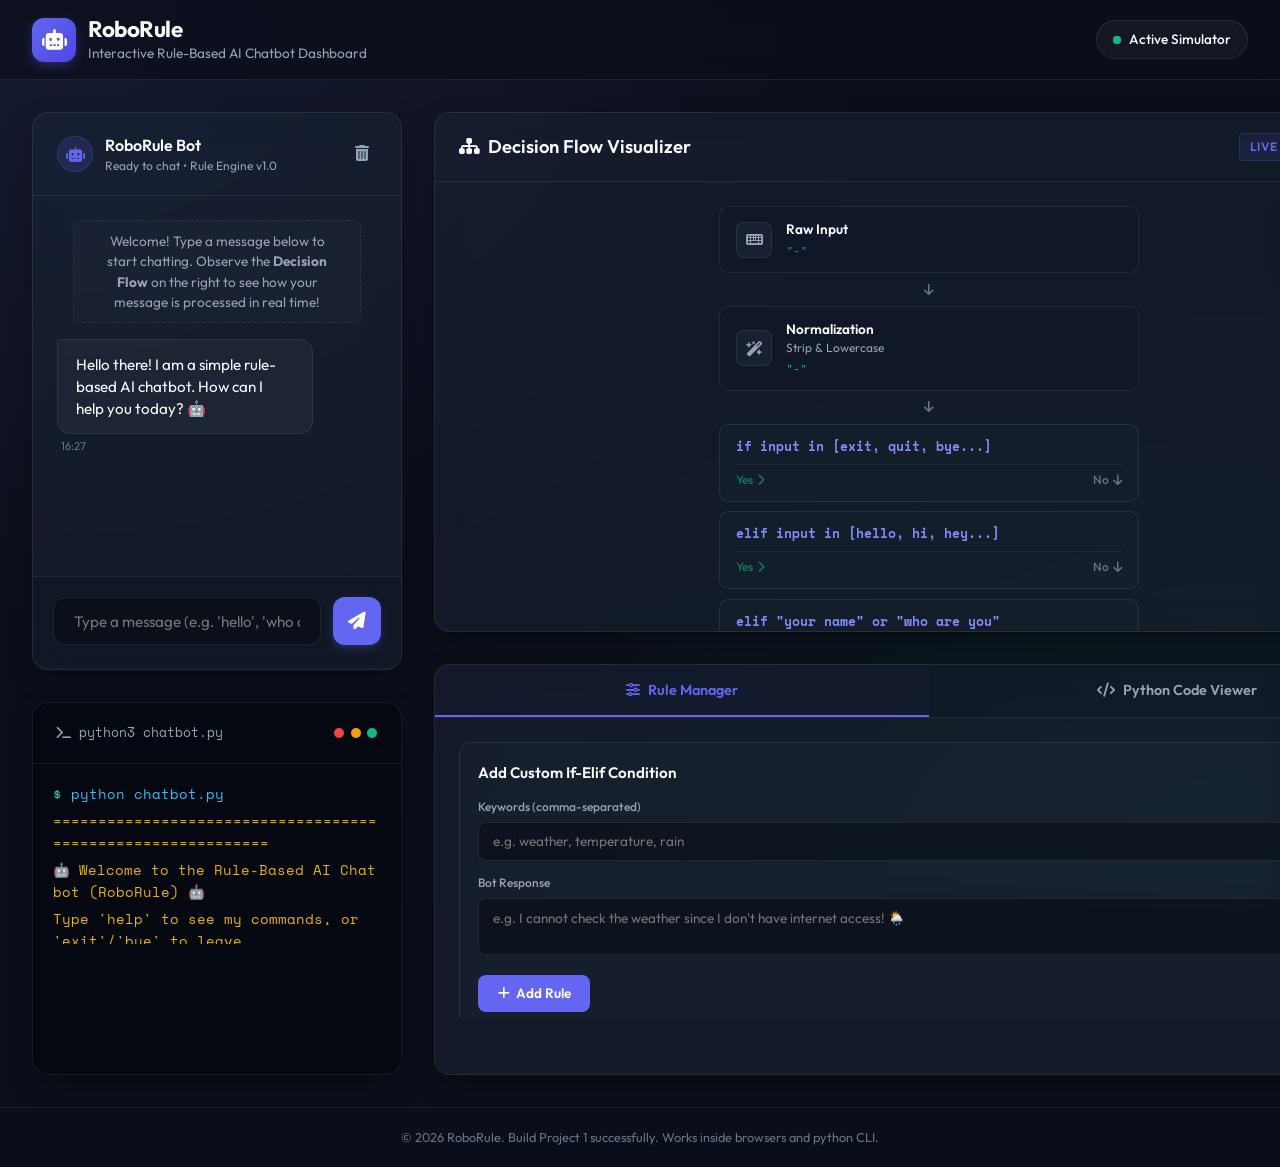
==== index.html @ 93ed4559 "Initial commit: Rule-Based AI Chatbot" ====
<!DOCTYPE html>
<html lang="en">
<head>
    <meta charset="UTF-8">
    <meta name="viewport" content="width=device-width, initial-scale=1.0">
    <title>RoboRule - Rule-Based AI Chatbot Simulator</title>
    <!-- Google Fonts: Outfit & Space Mono -->
    <link rel="preconnect" href="https://fonts.googleapis.com">
    <link rel="preconnect" href="https://fonts.gstatic.com" crossorigin>
    <link href="https://fonts.googleapis.com/css2?family=Outfit:wght@300;400;500;600;700;800&family=Space+Mono:ital,wght@0,400;0,700;1,400;1,700&display=swap" rel="stylesheet">
    <!-- FontAwesome for Premium Icons -->
    <link rel="stylesheet" href="https://cdnjs.cloudflare.com/ajax/libs/font-awesome/6.4.0/css/all.min.css">
    <!-- Main Stylesheet -->
    <link rel="stylesheet" href="styles.css">
</head>
<body>
    <header class="app-header">
        <div class="header-container">
            <div class="brand">
                <div class="brand-icon">
                    <i class="fa-solid fa-robot"></i>
                </div>
                <div>
                    <h1>RoboRule</h1>
                    <p class="tagline">Interactive Rule-Based AI Chatbot Dashboard</p>
                </div>
            </div>
            <div class="status-indicator">
                <span class="pulse-dot"></span>
                <span>Active Simulator</span>
            </div>
        </div>
    </header>

    <main class="dashboard-grid">
        <!-- LEFT COLUMN: Chat Interface and CLI Simulation -->
        <section class="left-panel">
            <!-- 1. Interactive Chat Simulator -->
            <div class="card chat-card">
                <div class="card-header">
                    <div class="user-info">
                        <div class="avatar">
                            <i class="fa-solid fa-robot"></i>
                        </div>
                        <div>
                            <h2>RoboRule Bot</h2>
                            <p class="status-text">Ready to chat • Rule Engine v1.0</p>
                        </div>
                    </div>
                    <div class="card-actions">
                        <button id="clear-chat-btn" title="Clear chat history">
                            <i class="fa-solid fa-trash-can"></i>
                        </button>
                    </div>
                </div>
                
                <div class="chat-history" id="chat-history">
                    <div class="message system-message">
                        <p>Welcome! Type a message below to start chatting. Observe the <strong>Decision Flow</strong> on the right to see how your message is processed in real time!</p>
                    </div>
                    <div class="message bot-message">
                        <div class="message-content">
                            Hello there! I am a simple rule-based AI chatbot. How can I help you today? 🤖
                        </div>
                        <div class="message-time">16:27</div>
                    </div>
                </div>

                <div class="chat-input-area">
                    <form id="chat-form">
                        <input type="text" id="chat-input" placeholder="Type a message (e.g. 'hello', 'who are you', 'help')..." autocomplete="off" required>
                        <button type="submit" id="send-btn">
                            <i class="fa-solid fa-paper-plane"></i>
                        </button>
                    </form>
                </div>
            </div>

            <!-- 2. Terminal Emulator -->
            <div class="card terminal-card">
                <div class="card-header">
                    <div class="terminal-title">
                        <i class="fa-solid fa-terminal"></i>
                        <span>python3 chatbot.py</span>
                    </div>
                    <div class="terminal-controls">
                        <span class="control-dot red"></span>
                        <span class="control-dot yellow"></span>
                        <span class="control-dot green"></span>
                    </div>
                </div>
                <div class="terminal-body" id="terminal-body">
                    <div class="terminal-line"><span class="prompt">$</span> python chatbot.py</div>
                    <div class="terminal-line text-yellow">============================================================</div>
                    <div class="terminal-line text-yellow">🤖 Welcome to the Rule-Based AI Chatbot (RoboRule) 🤖</div>
                    <div class="terminal-line text-yellow">Type 'help' to see my commands, or 'exit'/'bye' to leave.</div>
                    <div class="terminal-line text-yellow">============================================================</div>
                    <div class="terminal-line"><span class="prompt">You:</span> hello</div>
                    <div class="terminal-line"><span class="prompt">Bot:</span> Hello there! I am a simple rule-based AI chatbot. How can I help you today? 🤖</div>
                </div>
            </div>
        </section>

        <!-- RIGHT COLUMN: Decision Tree and Code Viewer -->
        <section class="right-panel">
            <!-- 3. Decision Logic Flow Visualizer -->
            <div class="card flow-card">
                <div class="card-header">
                    <h2><i class="fa-solid fa-sitemap"></i> Decision Flow Visualizer</h2>
                    <span class="badge">Live Execution Path</span>
                </div>
                <div class="flow-container">
                    <div class="flow-tree" id="flow-tree">
                        <!-- Node 1: Input -->
                        <div class="flow-node node-start" id="node-start">
                            <div class="node-icon"><i class="fa-solid fa-keyboard"></i></div>
                            <div class="node-content">
                                <div class="node-title">Raw Input</div>
                                <div class="node-value" id="val-raw">"-"</div>
                            </div>
                        </div>

                        <div class="flow-arrow"><i class="fa-solid fa-arrow-down"></i></div>

                        <!-- Node 2: Normalize -->
                        <div class="flow-node node-process" id="node-normalize">
                            <div class="node-icon"><i class="fa-solid fa-wand-magic-sparkles"></i></div>
                            <div class="node-content">
                                <div class="node-title">Normalization</div>
                                <div class="node-desc">Strip & Lowercase</div>
                                <div class="node-value text-green" id="val-normalized">"-"</div>
                            </div>
                        </div>

                        <div class="flow-arrow"><i class="fa-solid fa-arrow-down"></i></div>

                        <!-- Condition Chain Container -->
                        <div class="decision-chain">
                            <!-- Node 3: Exit Rule -->
                            <div class="flow-node node-decision" id="node-dec-exit">
                                <div class="node-condition">if input in [exit, quit, bye...]</div>
                                <div class="decision-branches">
                                    <div class="branch branch-yes">Yes <i class="fa-solid fa-chevron-right"></i></div>
                                    <div class="branch branch-no">No <i class="fa-solid fa-arrow-down"></i></div>
                                </div>
                            </div>

                            <!-- Node 4: Greeting Rule -->
                            <div class="flow-node node-decision" id="node-dec-greeting">
                                <div class="node-condition">elif input in [hello, hi, hey...]</div>
                                <div class="decision-branches">
                                    <div class="branch branch-yes">Yes <i class="fa-solid fa-chevron-right"></i></div>
                                    <div class="branch branch-no">No <i class="fa-solid fa-arrow-down"></i></div>
                                </div>
                            </div>

                            <!-- Node 5: Identity Rule -->
                            <div class="flow-node node-decision" id="node-dec-identity">
                                <div class="node-condition">elif "your name" or "who are you"</div>
                                <div class="decision-branches">
                                    <div class="branch branch-yes">Yes <i class="fa-solid fa-chevron-right"></i></div>
                                    <div class="branch branch-no">No <i class="fa-solid fa-arrow-down"></i></div>
                                </div>
                            </div>

                            <!-- Node 6: State Rule -->
                            <div class="flow-node node-decision" id="node-dec-state">
                                <div class="node-condition">elif "how are you" or "how is it going"</div>
                                <div class="decision-branches">
                                    <div class="branch branch-yes">Yes <i class="fa-solid fa-chevron-right"></i></div>
                                    <div class="branch branch-no">No <i class="fa-solid fa-arrow-down"></i></div>
                                </div>
                            </div>

                            <!-- Node 7: Help Rule -->
                            <div class="flow-node node-decision" id="node-dec-help">
                                <div class="node-condition">elif input in [help, what can you do...]</div>
                                <div class="decision-branches">
                                    <div class="branch branch-yes">Yes <i class="fa-solid fa-chevron-right"></i></div>
                                    <div class="branch branch-no">No <i class="fa-solid fa-arrow-down"></i></div>
                                </div>
                            </div>

                            <!-- Node 8: Custom Rules (Dynamic) -->
                            <div class="flow-node node-decision" id="node-dec-custom" style="display: none;">
                                <div class="node-condition" id="custom-condition-text">elif matches custom rules...</div>
                                <div class="decision-branches">
                                    <div class="branch branch-yes">Yes <i class="fa-solid fa-chevron-right"></i></div>
                                    <div class="branch branch-no">No <i class="fa-solid fa-arrow-down"></i></div>
                                </div>
                            </div>

                            <!-- Node 9: Fallback (else) -->
                            <div class="flow-node node-fallback" id="node-fallback">
                                <div class="node-condition text-red">else (No rules matched)</div>
                            </div>
                        </div>

                        <!-- Side Results container for matching nodes -->
                        <div class="match-indicator" id="match-indicator">
                            <div class="match-text">Match Found:</div>
                            <div class="match-value" id="match-node-val">None</div>
                        </div>
                    </div>
                </div>
            </div>

            <!-- 4. Dynamic Code View & Custom Rules Manager -->
            <div class="card control-card">
                <div class="tabs-header">
                    <button class="tab-btn active" data-tab="rules-tab"><i class="fa-solid fa-sliders"></i> Rule Manager</button>
                    <button class="tab-btn" data-tab="code-tab"><i class="fa-solid fa-code"></i> Python Code Viewer</button>
                </div>
                
                <div class="tab-content" id="rules-tab">
                    <div class="rules-manager">
                        <div class="add-rule-form">
                            <h3>Add Custom If-Elif Condition</h3>
                            <div class="input-group">
                                <label for="rule-keywords">Keywords (comma-separated)</label>
                                <input type="text" id="rule-keywords" placeholder="e.g. weather, temperature, rain">
                            </div>
                            <div class="input-group">
                                <label for="rule-response">Bot Response</label>
                                <textarea id="rule-response" placeholder="e.g. I cannot check the weather since I don't have internet access! 🌦️" rows="2"></textarea>
                            </div>
                            <button type="button" class="btn-primary" id="add-rule-btn">
                                <i class="fa-solid fa-plus"></i> Add Rule
                            </button>
                        </div>

                        <div class="rules-list-container">
                            <h3>Active System Rules</h3>
                            <div class="rules-list" id="rules-list">
                                <!-- Rules will be rendered here dynamically -->
                            </div>
                        </div>
                    </div>
                </div>

                <div class="tab-content hidden" id="code-tab">
                    <div class="code-viewer-header">
                        <span>chatbot.py (Dynamic)</span>
                        <button id="copy-code-btn" class="btn-icon" title="Copy code">
                            <i class="fa-regular fa-copy"></i>
                        </button>
                    </div>
                    <pre class="code-block"><code id="python-code-content"># Loading python code...</code></pre>
                </div>
            </div>
        </section>
    </main>

    <footer class="app-footer">
        <p>&copy; 2026 RoboRule. Build Project 1 successfully. Works inside browsers and python CLI.</p>
    </footer>

    <!-- App Logic Script -->
    <script src="app.js"></script>
</body>
</html>
---- styles.css ----
/* ==========================================================================
   RoboRule - CSS Styling Sheet
   Aesthetics: Rich dark mode, glassmorphism, glowing micro-animations
   ========================================================================== */

/* --- CSS Variables & Design Tokens --- */
:root {
    --bg-primary: #0b0f19;
    --bg-secondary: #131926;
    --bg-card: rgba(30, 41, 59, 0.45);
    --border-color: rgba(255, 255, 255, 0.08);
    --border-focus: rgba(99, 102, 241, 0.5);
    
    --text-primary: #f8fafc;
    --text-muted: #94a3b8;
    --text-dark: #64748b;
    
    --color-primary: #6366f1; /* Indigo */
    --color-primary-glow: rgba(99, 102, 241, 0.15);
    --color-success: #10b981; /* Emerald */
    --color-success-glow: rgba(16, 185, 129, 0.2);
    --color-warning: #f59e0b; /* Amber */
    --color-danger: #ef4444; /* Rose */
    --color-terminal-bg: #050811;
    
    --font-sans: 'Outfit', -apple-system, BlinkMacSystemFont, "Segoe UI", Roboto, sans-serif;
    --font-mono: 'Space Mono', monospace;
    
    --transition-fast: 0.2s ease;
    --transition-smooth: 0.35s cubic-bezier(0.4, 0, 0.2, 1);
    
    --card-shadow: 0 10px 30px -10px rgba(0, 0, 0, 0.5);
    --glow-shadow: 0 0 15px rgba(99, 102, 241, 0.4);
    --success-glow-shadow: 0 0 15px rgba(16, 185, 129, 0.4);
}

/* --- Base Reset & Setup --- */
* {
    margin: 0;
    padding: 0;
    box-sizing: border-box;
}

body {
    background-color: var(--bg-primary);
    background-image: 
        radial-gradient(at 0% 0%, rgba(99, 102, 241, 0.12) 0px, transparent 50%),
        radial-gradient(at 100% 100%, rgba(16, 185, 129, 0.08) 0px, transparent 50%);
    background-attachment: fixed;
    color: var(--text-primary);
    font-family: var(--font-sans);
    font-size: 16px;
    line-height: 1.5;
    min-height: 100vh;
    display: flex;
    flex-direction: column;
}

/* --- Layout Elements --- */
.app-header {
    background: rgba(11, 15, 25, 0.7);
    backdrop-filter: blur(12px);
    border-bottom: 1px solid var(--border-color);
    position: sticky;
    top: 0;
    z-index: 100;
}

.header-container {
    max-width: 1400px;
    margin: 0 auto;
    padding: 1rem 2rem;
    display: flex;
    justify-content: space-between;
    align-items: center;
}

.brand {
    display: flex;
    align-items: center;
    gap: 0.75rem;
}

.brand-icon {
    width: 2.75rem;
    height: 2.75rem;
    background: linear-gradient(135deg, var(--color-primary), #4f46e5);
    border-radius: 0.75rem;
    display: flex;
    align-items: center;
    justify-content: center;
    color: white;
    font-size: 1.25rem;
    box-shadow: 0 4px 12px rgba(99, 102, 241, 0.3);
}

.brand h1 {
    font-size: 1.4rem;
    font-weight: 700;
    letter-spacing: -0.02em;
    line-height: 1.2;
}

.tagline {
    font-size: 0.85rem;
    color: var(--text-muted);
}

.status-indicator {
    display: flex;
    align-items: center;
    gap: 0.5rem;
    background: rgba(255, 255, 255, 0.04);
    border: 1px solid var(--border-color);
    padding: 0.5rem 1rem;
    border-radius: 50px;
    font-size: 0.85rem;
    font-weight: 500;
}

.pulse-dot {
    width: 8px;
    height: 8px;
    background-color: var(--color-success);
    border-radius: 50%;
    position: relative;
}

.pulse-dot::after {
    content: '';
    position: absolute;
    width: 100%;
    height: 100%;
    background-color: var(--color-success);
    border-radius: 50%;
    top: 0;
    left: 0;
    animation: pulse 1.5s infinite;
}

@keyframes pulse {
    0% { transform: scale(1); opacity: 1; }
    100% { transform: scale(2.5); opacity: 0; }
}

/* --- Main Grid --- */
.dashboard-grid {
    flex: 1;
    max-width: 1400px;
    width: 100%;
    margin: 0 auto;
    padding: 2rem;
    display: grid;
    grid-template-columns: 1fr 1fr;
    gap: 2rem;
}

.left-panel, .right-panel {
    display: flex;
    flex-direction: column;
    gap: 2rem;
}

/* --- Premium Cards --- */
.card {
    background: var(--bg-card);
    backdrop-filter: blur(16px);
    -webkit-backdrop-filter: blur(16px);
    border: 1px solid var(--border-color);
    border-radius: 1rem;
    box-shadow: var(--card-shadow);
    display: flex;
    flex-direction: column;
    overflow: hidden;
    transition: transform var(--transition-fast), border-color var(--transition-fast);
}

.card:hover {
    border-color: rgba(255, 255, 255, 0.12);
}

.card-header {
    padding: 1.25rem 1.5rem;
    border-bottom: 1px solid var(--border-color);
    display: flex;
    justify-content: space-between;
    align-items: center;
}

.card-header h2 {
    font-size: 1.15rem;
    font-weight: 600;
    display: flex;
    align-items: center;
    gap: 0.5rem;
}

.badge {
    background: rgba(99, 102, 241, 0.1);
    color: var(--color-primary);
    border: 1px solid rgba(99, 102, 241, 0.2);
    font-size: 0.75rem;
    padding: 0.25rem 0.6rem;
    border-radius: 4px;
    font-weight: 600;
    letter-spacing: 0.05em;
    text-transform: uppercase;
}

/* --- Chat Card --- */
.chat-card {
    flex: 3;
    min-height: 400px;
}

.user-info {
    display: flex;
    align-items: center;
    gap: 0.75rem;
}

.avatar {
    width: 2.25rem;
    height: 2.25rem;
    background: rgba(99, 102, 241, 0.15);
    border: 1px solid rgba(99, 102, 241, 0.2);
    border-radius: 50%;
    display: flex;
    align-items: center;
    justify-content: center;
    color: var(--color-primary);
    font-size: 0.95rem;
}

.user-info h2 {
    font-size: 1rem;
    font-weight: 600;
}

.status-text {
    font-size: 0.75rem;
    color: var(--text-muted);
}

.card-actions button {
    background: none;
    border: none;
    color: var(--text-muted);
    cursor: pointer;
    font-size: 1rem;
    padding: 0.5rem;
    border-radius: 0.35rem;
    transition: var(--transition-fast);
}

.card-actions button:hover {
    color: var(--color-danger);
    background: rgba(239, 68, 68, 0.08);
}

.chat-history {
    flex: 1;
    padding: 1.5rem;
    overflow-y: auto;
    max-height: 380px;
    display: flex;
    flex-direction: column;
    gap: 1rem;
    scroll-behavior: smooth;
}

.message {
    max-width: 80%;
    animation: slideUp 0.3s cubic-bezier(0.16, 1, 0.3, 1) forwards;
}

@keyframes slideUp {
    from { opacity: 0; transform: translateY(8px); }
    to { opacity: 1; transform: translateY(0); }
}

.message-content {
    padding: 0.85rem 1.15rem;
    border-radius: 0.85rem;
    font-size: 0.95rem;
    line-height: 1.45;
    word-break: break-word;
}

.bot-message {
    align-self: flex-start;
}

.bot-message .message-content {
    background: rgba(255, 255, 255, 0.04);
    border: 1px solid var(--border-color);
    border-top-left-radius: 0.15rem;
    color: var(--text-primary);
}

.user-message {
    align-self: flex-end;
}

.user-message .message-content {
    background: var(--color-primary);
    border-top-right-radius: 0.15rem;
    color: white;
    box-shadow: 0 4px 15px rgba(99, 102, 241, 0.2);
}

.system-message {
    align-self: center;
    max-width: 90%;
    text-align: center;
}

.system-message p {
    font-size: 0.85rem;
    color: var(--text-muted);
    background: rgba(255, 255, 255, 0.02);
    border: 1px dashed var(--border-color);
    padding: 0.6rem 1.2rem;
    border-radius: 0.5rem;
}

.message-time {
    font-size: 0.7rem;
    color: var(--text-dark);
    margin-top: 0.25rem;
    padding: 0 0.25rem;
}

.user-message .message-time {
    text-align: right;
}

/* Typing Indicator */
.typing-indicator {
    display: flex;
    gap: 4px;
    padding: 8px 0;
    align-items: center;
    justify-content: center;
    width: 40px;
}

.typing-dot {
    width: 6px;
    height: 6px;
    background: var(--text-muted);
    border-radius: 50%;
    animation: typing 1.4s infinite ease-in-out both;
}

.typing-dot:nth-child(1) { animation-delay: -0.32s; }
.typing-dot:nth-child(2) { animation-delay: -0.16s; }

@keyframes typing {
    0%, 80%, 100% { transform: scale(0); }
    40% { transform: scale(1); }
}

/* Chat Input Form */
.chat-input-area {
    padding: 1.25rem;
    border-top: 1px solid var(--border-color);
    background: rgba(11, 15, 25, 0.2);
}

#chat-form {
    display: flex;
    gap: 0.75rem;
}

#chat-input {
    flex: 1;
    background: rgba(5, 8, 17, 0.5);
    border: 1px solid var(--border-color);
    border-radius: 0.75rem;
    color: var(--text-primary);
    padding: 0.85rem 1.25rem;
    font-family: var(--font-sans);
    font-size: 0.95rem;
    transition: var(--transition-fast);
    outline: none;
}

#chat-input:focus {
    border-color: var(--color-primary);
    box-shadow: 0 0 10px rgba(99, 102, 241, 0.15);
}

#send-btn {
    width: 3rem;
    height: 3rem;
    background: var(--color-primary);
    border: none;
    border-radius: 0.75rem;
    color: white;
    font-size: 1.1rem;
    cursor: pointer;
    display: flex;
    align-items: center;
    justify-content: center;
    transition: var(--transition-fast);
    box-shadow: 0 4px 10px rgba(99, 102, 241, 0.25);
}

#send-btn:hover {
    background: #4f46e5;
    transform: translateY(-2px);
    box-shadow: 0 6px 15px rgba(99, 102, 241, 0.35);
}

#send-btn:active {
    transform: translateY(0);
}

/* --- Terminal Emulator --- */
.terminal-card {
    flex: 2;
    min-height: 220px;
    background: var(--color-terminal-bg);
}

.terminal-title {
    display: flex;
    align-items: center;
    gap: 0.5rem;
    font-family: var(--font-mono);
    font-size: 0.8rem;
    color: var(--text-muted);
}

.terminal-controls {
    display: flex;
    gap: 0.4rem;
}

.control-dot {
    width: 10px;
    height: 10px;
    border-radius: 50%;
}

.control-dot.red { background: var(--color-danger); }
.control-dot.yellow { background: var(--color-warning); }
.control-dot.green { background: var(--color-success); }

.terminal-body {
    flex: 1;
    padding: 1.25rem;
    font-family: var(--font-mono);
    font-size: 0.85rem;
    line-height: 1.6;
    overflow-y: auto;
    max-height: 180px;
    color: #38bdf8; /* sky-400 */
}

.terminal-line {
    margin-bottom: 0.35rem;
    word-break: break-all;
    white-space: pre-wrap;
}

.terminal-line .prompt {
    color: #34d399; /* emerald-400 */
}

.terminal-line.text-yellow {
    color: #eab308;
}

/* --- Flow Visualizer --- */
.flow-card {
    flex: 5;
    min-height: 520px;
}

.flow-container {
    flex: 1;
    padding: 1.5rem;
    overflow-y: auto;
    max-height: 480px;
    position: relative;
}

.flow-tree {
    display: flex;
    flex-direction: column;
    align-items: center;
    gap: 0.6rem;
    width: 100%;
}

.flow-node {
    width: 85%;
    max-width: 420px;
    background: rgba(15, 23, 42, 0.6);
    border: 1px solid var(--border-color);
    border-radius: 0.6rem;
    padding: 0.75rem 1rem;
    display: flex;
    align-items: center;
    gap: 0.85rem;
    position: relative;
    transition: var(--transition-smooth);
}

.flow-node.active-eval {
    border-color: var(--color-warning);
    box-shadow: 0 0 12px rgba(245, 158, 11, 0.25);
    background: rgba(245, 158, 11, 0.05);
}

.flow-node.active-match {
    border-color: var(--color-success);
    box-shadow: var(--success-glow-shadow);
    background: rgba(16, 185, 129, 0.08);
}

.flow-node.active-match .node-icon {
    background: var(--color-success);
    color: white;
}

.node-icon {
    width: 2.25rem;
    height: 2.25rem;
    background: rgba(255, 255, 255, 0.04);
    border: 1px solid var(--border-color);
    border-radius: 0.5rem;
    display: flex;
    align-items: center;
    justify-content: center;
    color: var(--text-muted);
    font-size: 0.95rem;
    transition: var(--transition-smooth);
}

.node-content {
    flex: 1;
    min-width: 0;
}

.node-title {
    font-size: 0.85rem;
    font-weight: 600;
    color: var(--text-primary);
}

.node-desc {
    font-size: 0.75rem;
    color: var(--text-muted);
}

.node-value {
    font-size: 0.75rem;
    font-family: var(--font-mono);
    color: var(--text-dark);
    margin-top: 0.15rem;
    word-break: break-all;
    overflow: hidden;
    text-overflow: ellipsis;
    white-space: nowrap;
}

.node-value.text-green {
    color: var(--color-success);
}

.flow-arrow {
    font-size: 0.8rem;
    color: var(--text-dark);
    line-height: 1;
    transition: var(--transition-smooth);
}

.flow-arrow.active-eval {
    color: var(--color-warning);
    transform: scale(1.1);
}

/* Decision Nodes styling */
.decision-chain {
    width: 100%;
    display: flex;
    flex-direction: column;
    align-items: center;
    gap: 0.6rem;
}

.node-decision {
    background: rgba(30, 41, 59, 0.2);
    flex-direction: column;
    align-items: stretch;
    gap: 0.5rem;
    padding: 0.75rem 1rem;
}

.node-condition {
    font-family: var(--font-mono);
    font-size: 0.8rem;
    font-weight: 700;
    color: #818cf8; /* indigo-400 */
}

.decision-branches {
    display: flex;
    justify-content: space-between;
    font-size: 0.75rem;
    border-top: 1px solid rgba(255, 255, 255, 0.05);
    padding-top: 0.35rem;
}

.branch {
    color: var(--text-dark);
    display: flex;
    align-items: center;
    gap: 0.25rem;
    font-weight: 500;
}

.branch-yes {
    color: rgba(16, 185, 129, 0.6);
}

.node-decision.active-match .branch-yes {
    color: var(--color-success);
    font-weight: 700;
    animation: textPulse 1s infinite alternate;
}

@keyframes textPulse {
    from { text-shadow: 0 0 2px rgba(16, 185, 129, 0.2); }
    to { text-shadow: 0 0 8px rgba(16, 185, 129, 0.6); }
}

.node-fallback {
    border-style: dashed;
    border-color: rgba(239, 68, 68, 0.2);
}

.node-fallback.active-match {
    border-color: var(--color-danger);
    background: rgba(239, 68, 68, 0.08);
    box-shadow: 0 0 15px rgba(239, 68, 68, 0.3);
}

/* Floating Match Indicator */
.match-indicator {
    position: absolute;
    top: 1.5rem;
    right: 1.5rem;
    background: rgba(15, 23, 42, 0.85);
    border: 1px solid var(--border-color);
    padding: 0.5rem 0.85rem;
    border-radius: 0.5rem;
    font-size: 0.75rem;
    box-shadow: var(--card-shadow);
    display: flex;
    flex-direction: column;
    align-items: flex-end;
}

.match-text {
    color: var(--text-muted);
    font-size: 0.65rem;
    text-transform: uppercase;
    letter-spacing: 0.05em;
}

.match-value {
    color: var(--color-success);
    font-weight: 700;
    font-size: 0.85rem;
}

/* --- Control Cards & Tab Panels --- */
.control-card {
    flex: 4;
    min-height: 380px;
}

.tabs-header {
    display: flex;
    border-bottom: 1px solid var(--border-color);
    background: rgba(11, 15, 25, 0.2);
}

.tab-btn {
    flex: 1;
    background: none;
    border: none;
    color: var(--text-muted);
    padding: 1rem;
    font-family: var(--font-sans);
    font-weight: 600;
    font-size: 0.9rem;
    cursor: pointer;
    transition: var(--transition-fast);
    border-bottom: 2px solid transparent;
    display: flex;
    align-items: center;
    justify-content: center;
    gap: 0.5rem;
}

.tab-btn:hover {
    color: var(--text-primary);
    background: rgba(255, 255, 255, 0.02);
}

.tab-btn.active {
    color: var(--color-primary);
    border-bottom-color: var(--color-primary);
    background: rgba(99, 102, 241, 0.03);
}

.tab-content {
    flex: 1;
    padding: 1.5rem;
    display: flex;
    flex-direction: column;
    overflow-y: auto;
    max-height: 300px;
}

.tab-content.hidden {
    display: none !important;
}

/* Rules Manager Styling */
.rules-manager {
    display: flex;
    flex-direction: column;
    gap: 1.5rem;
}

.add-rule-form {
    background: rgba(255, 255, 255, 0.02);
    border: 1px solid var(--border-color);
    border-radius: 0.75rem;
    padding: 1.15rem;
}

.add-rule-form h3 {
    font-size: 0.95rem;
    font-weight: 600;
    margin-bottom: 0.85rem;
    color: var(--text-primary);
}

.input-group {
    margin-bottom: 0.85rem;
}

.input-group label {
    display: block;
    font-size: 0.75rem;
    font-weight: 500;
    color: var(--text-muted);
    margin-bottom: 0.35rem;
}

.input-group input, .input-group textarea {
    width: 100%;
    background: rgba(5, 8, 17, 0.5);
    border: 1px solid var(--border-color);
    border-radius: 0.5rem;
    color: var(--text-primary);
    padding: 0.6rem 0.85rem;
    font-family: var(--font-sans);
    font-size: 0.85rem;
    outline: none;
    transition: var(--transition-fast);
}

.input-group textarea {
    resize: none;
}

.input-group input:focus, .input-group textarea:focus {
    border-color: var(--color-primary);
    box-shadow: 0 0 8px rgba(99, 102, 241, 0.12);
}

.btn-primary {
    background: var(--color-primary);
    color: white;
    border: none;
    padding: 0.6rem 1.2rem;
    border-radius: 0.5rem;
    font-family: var(--font-sans);
    font-size: 0.85rem;
    font-weight: 600;
    cursor: pointer;
    display: inline-flex;
    align-items: center;
    gap: 0.4rem;
    transition: var(--transition-fast);
}

.btn-primary:hover {
    background: #4f46e5;
    transform: translateY(-1px);
}

.rules-list-container h3 {
    font-size: 0.95rem;
    font-weight: 600;
    margin-bottom: 0.75rem;
    color: var(--text-primary);
}

.rules-list {
    display: flex;
    flex-direction: column;
    gap: 0.6rem;
}

.rule-item {
    background: rgba(255, 255, 255, 0.02);
    border: 1px solid var(--border-color);
    border-radius: 0.5rem;
    padding: 0.75rem;
    display: flex;
    justify-content: space-between;
    align-items: center;
    gap: 1rem;
}

.rule-item-content {
    flex: 1;
    min-width: 0;
}

.rule-item-keywords {
    display: flex;
    flex-wrap: wrap;
    gap: 0.35rem;
    margin-bottom: 0.25rem;
}

.tag-badge {
    background: rgba(99, 102, 241, 0.12);
    color: #a5b4fc; /* indigo-300 */
    border: 1px solid rgba(99, 102, 241, 0.2);
    font-size: 0.7rem;
    font-family: var(--font-mono);
    padding: 0.15rem 0.4rem;
    border-radius: 3px;
}

.rule-item-response {
    font-size: 0.8rem;
    color: var(--text-muted);
    overflow: hidden;
    text-overflow: ellipsis;
    white-space: nowrap;
}

.rule-item-actions button {
    background: none;
    border: none;
    color: var(--text-dark);
    cursor: pointer;
    padding: 0.4rem;
    border-radius: 0.25rem;
    transition: var(--transition-fast);
}

.rule-item-actions button:hover {
    color: var(--color-danger);
    background: rgba(239, 68, 68, 0.08);
}

/* Code Viewer tab */
.code-viewer-header {
    display: flex;
    justify-content: space-between;
    align-items: center;
    margin-bottom: 0.75rem;
    font-size: 0.8rem;
    color: var(--text-muted);
    font-family: var(--font-mono);
}

.btn-icon {
    background: none;
    border: none;
    color: var(--text-muted);
    cursor: pointer;
    padding: 0.4rem;
    border-radius: 0.35rem;
    transition: var(--transition-fast);
}

.btn-icon:hover {
    color: var(--color-primary);
    background: rgba(99, 102, 241, 0.08);
}

.code-block {
    background: var(--color-terminal-bg);
    border: 1px solid var(--border-color);
    border-radius: 0.5rem;
    padding: 1.15rem;
    overflow: auto;
    flex: 1;
    font-family: var(--font-mono);
    font-size: 0.8rem;
    line-height: 1.5;
    color: #e2e8f0;
}

/* --- Footer Elements --- */
.app-footer {
    background: rgba(11, 15, 25, 0.5);
    border-top: 1px solid var(--border-color);
    padding: 1.25rem;
    text-align: center;
    font-size: 0.8rem;
    color: var(--text-dark);
}

/* --- Responsive Adjustments --- */
@media (max-width: 1024px) {
    .dashboard-grid {
        grid-template-columns: 1fr;
    }
}

@media (max-width: 600px) {
    .header-container {
        flex-direction: column;
        align-items: flex-start;
        gap: 1rem;
    }
    
    .status-indicator {
        align-self: flex-end;
    }
    
    .dashboard-grid {
        padding: 1rem;
    }
    
    .flow-node {
        width: 100%;
    }
}
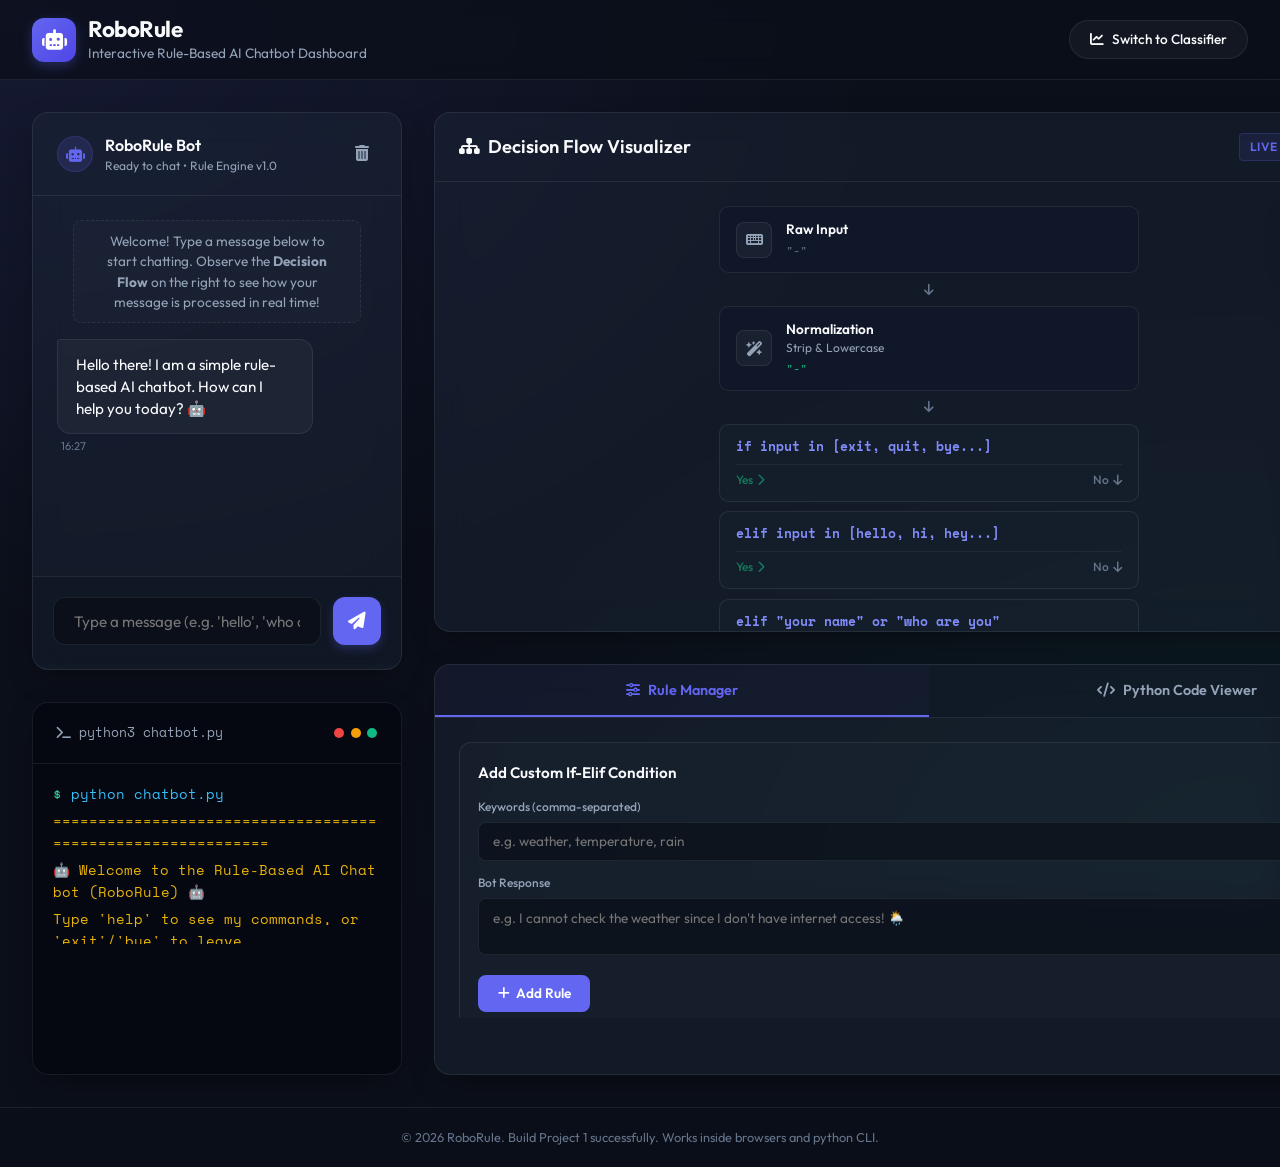
==== commit 51891d2e: "Add Project 2: Data Classification Using AI Visual Simulator and pipeline" ====
--- a/index.html
+++ b/index.html
@@ -25,10 +25,9 @@
                     <p class="tagline">Interactive Rule-Based AI Chatbot Dashboard</p>
                 </div>
             </div>
-            <div class="status-indicator">
-                <span class="pulse-dot"></span>
-                <span>Active Simulator</span>
-            </div>
+            <nav class="nav-links">
+                <a href="classification.html" class="nav-link"><i class="fa-solid fa-chart-line"></i> Switch to Classifier</a>
+            </nav>
         </div>
     </header>
 
--- a/styles.css
+++ b/styles.css
@@ -106,6 +106,32 @@
     color: var(--text-muted);
 }
 
+.nav-links {
+    display: flex;
+    align-items: center;
+}
+
+.nav-link {
+    display: flex;
+    align-items: center;
+    gap: 0.5rem;
+    background: rgba(255, 255, 255, 0.04);
+    border: 1px solid var(--border-color);
+    padding: 0.5rem 1.25rem;
+    border-radius: 50px;
+    font-size: 0.85rem;
+    font-weight: 500;
+    text-decoration: none;
+    color: var(--text-primary);
+    transition: var(--transition-fast);
+}
+
+.nav-link:hover {
+    background: rgba(99, 102, 241, 0.15);
+    border-color: var(--color-primary);
+    box-shadow: 0 0 10px rgba(99, 102, 241, 0.15);
+}
+
 .status-indicator {
     display: flex;
     align-items: center;
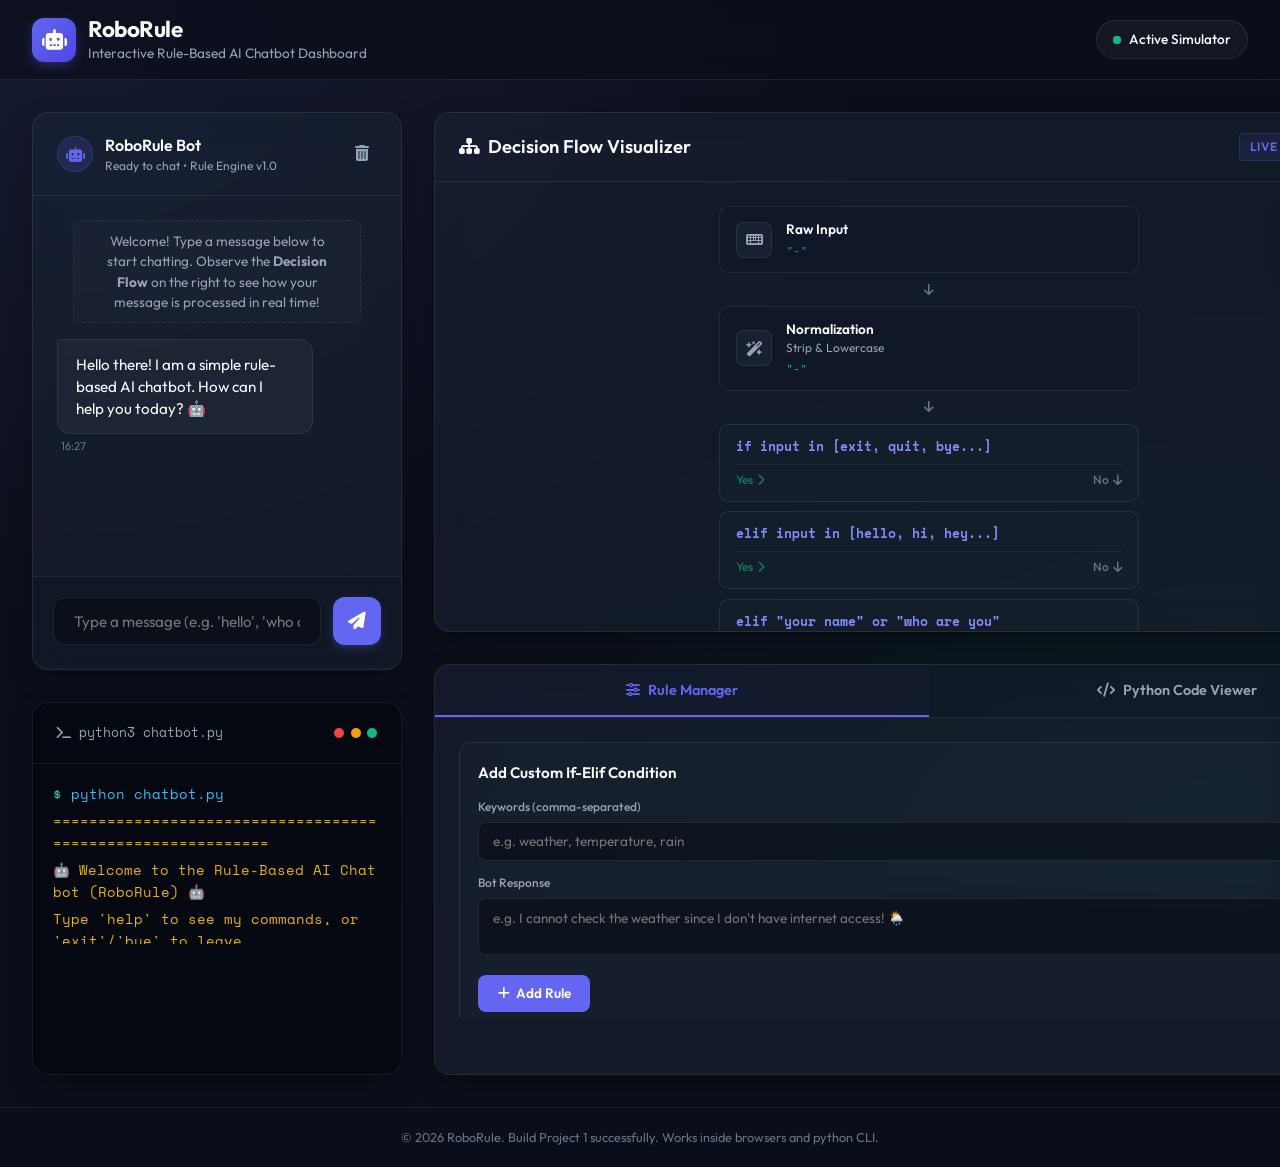
==== commit 897602d2: "Decouple Project 1 and Project 2 as independent projects" ====
--- a/index.html
+++ b/index.html
@@ -25,9 +25,10 @@
                     <p class="tagline">Interactive Rule-Based AI Chatbot Dashboard</p>
                 </div>
             </div>
-            <nav class="nav-links">
-                <a href="classification.html" class="nav-link"><i class="fa-solid fa-chart-line"></i> Switch to Classifier</a>
-            </nav>
+            <div class="status-indicator">
+                <span class="pulse-dot"></span>
+                <span>Active Simulator</span>
+            </div>
         </div>
     </header>
 
